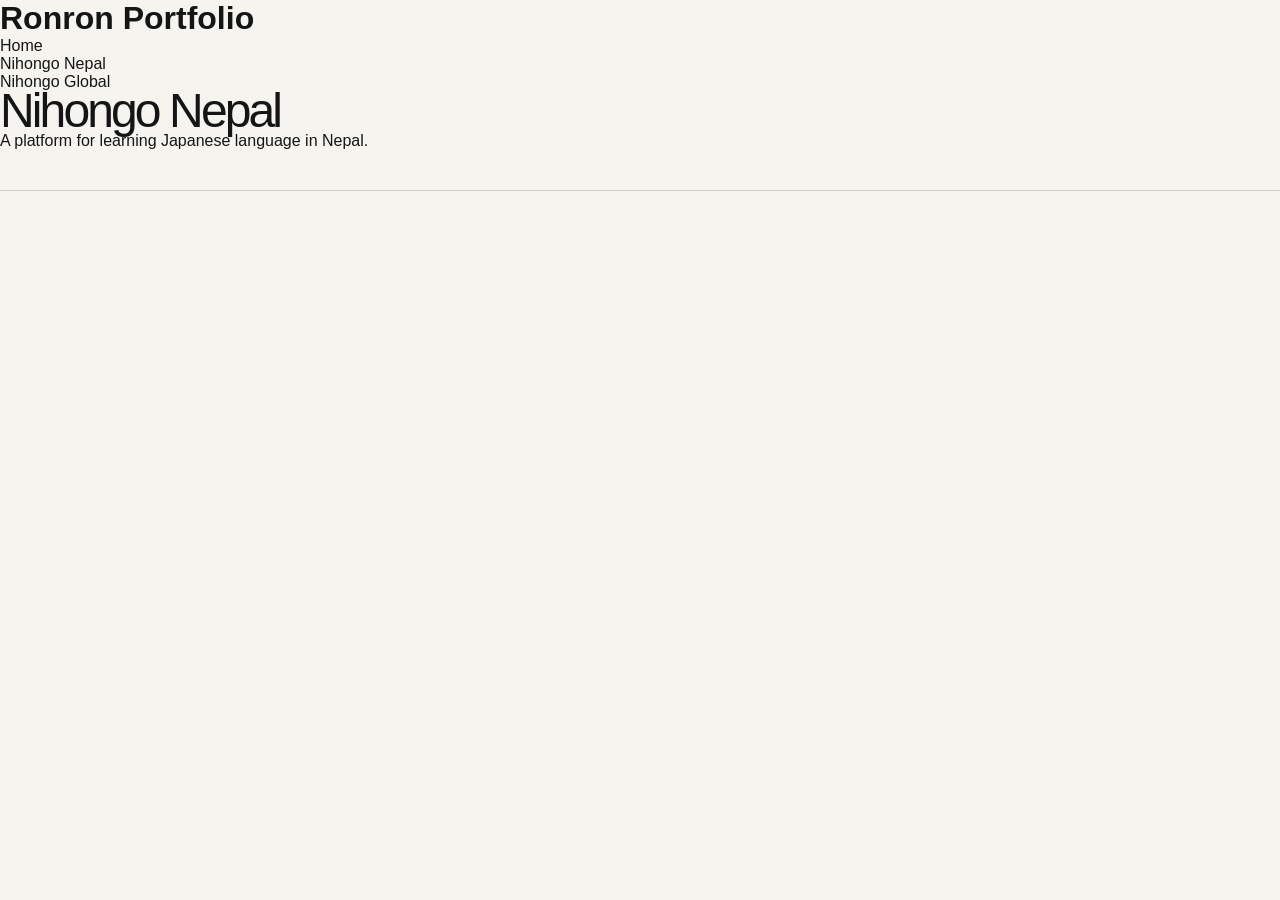
==== nihongonepalcasestudy.html @ e457522a "portfolio added" ====
<html lang="en">
  <head>
    <meta charset="UTF-8" />
    <meta name="viewport" content="width=device-width, initial-scale=1.0" />
    <title>Ronron Portfolio</title>
    <link rel="stylesheet" href="style.css" />
  </head>
  <body>
    <header>
      <h1>Ronron Portfolio</h1>
      <nav>
        <ul>
          <li><a href="index.html">Home</a></li>
          <li><a href="nihongonepal.html">Nihongo Nepal</a></li>
          <li><a href="nihongoglobal.html">Nihongo Global</a></li>
        </ul>
      </nav>
    </header>

    <main>
      <section class="projects">
        <!-- PROJECT 01 -->
        <div class="project">
          <a href="nihongonepal.html">
            <div class="project-content">
              <h2 class="project-title">Nihongo Nepal</h2>
              <p class="project-description">
                A platform for learning Japanese language in Nepal.
              </p>
            </div>
          </a>
        </div>
      </section>
    </main>
  </body>
</html>
---- style.css ----
/* =========================================
   01. RESET
========================================= */

*,
*::before,
*::after {
  margin: 0;
  padding: 0;
  box-sizing: border-box;
}

html {
  scroll-behavior: smooth;
}

body {
  min-height: 100vh;
  background: #f5f4ef;
  color: #151515;
  font-family: "DM Sans", sans-serif;
  overflow-x: hidden;
}

body.menu-open {
  overflow: hidden;
}

img {
  display: block;
  width: 100%;
}

a {
  color: inherit;
  text-decoration: none;
}

button {
  font: inherit;
}

::selection {
  background: #151515;
  color: #f5f4ef;
}

/* =========================================
   02. VARIABLES
========================================= */

:root {
  --background: #f5f4ef;
  --text: #151515;
  --muted: #777773;
  --line: rgba(21, 21, 21, 0.16);

  --accent: #e8795d;

  --serif: "Instrument Serif", Georgia, serif;
  --sans: "DM Sans", Arial, sans-serif;

  --page-padding: clamp(20px, 4vw, 64px);

  --section-space: clamp(110px, 16vw, 240px);

  --ease: cubic-bezier(0.22, 1, 0.36, 1);
}

/* =========================================
   03. GLOBAL STYLES
========================================= */

.section {
  padding: var(--section-space) var(--page-padding);
}

.serif {
  font-family: var(--serif);
  font-weight: 400;
}

.italic {
  font-style: italic;
}

.section-header {
  display: flex;
  justify-content: space-between;
  align-items: flex-start;
  padding-bottom: 48px;
  border-bottom: 1px solid var(--line);
}

.section-header > div {
  display: flex;
  flex-direction: column;
  gap: 18px;
}

.section-number {
  display: block;

  font-size: 11px;
  letter-spacing: 0.12em;
  text-transform: uppercase;

  color: var(--muted);
}

.section-header h2 {
  font-size: clamp(48px, 7vw, 64px);
  line-height: 0.9;
  font-weight: 500;
  letter-spacing: -0.055em;
}

.section-header > p {
  max-width: 190px;
  color: var(--muted);
  font-size: 13px;
  line-height: 1.5;
}

.eyebrow {
  font-size: 11px;
  letter-spacing: 0.12em;
  text-transform: uppercase;
}

.scroll-link {
  display: inline-flex;
  align-items: center;
  gap: 14px;

  font-size: 12px;
  text-transform: uppercase;
  letter-spacing: 0.08em;

  transition: gap 0.4s var(--ease);
}

.scroll-link:hover {
  gap: 22px;
}

.scroll-arrow {
  font-size: 18px;
}

/* =========================================
   04. CUSTOM CURSOR
========================================= */

.cursor,
.cursor-follower {
  position: fixed;

  pointer-events: none;

  z-index: 9999;

  transform: translate(-50%, -50%);
}

.cursor {
  width: 20px;
  height: 20px;

  display: flex;
  align-items: center;
  justify-content: center;

  border-radius: 50%;

  background: var(--text);
  color: var(--background);

  opacity: 0;
  scale: 0.5;

  transition:
    opacity 0.25s ease,
    scale 0.35s var(--ease);
}

.cursor.active {
  opacity: 1;
  scale: 1;
}

.cursor-text {
  font-size: 9px;
  letter-spacing: 0.08em;
}

.cursor-follower {
  width: 10px;
  height: 10px;

  border: 1px solid var(--text);
  border-radius: 50%;

  opacity: 0.5;
}

/* =========================================
   05. NAVIGATION
========================================= */

.site-header {
  position: fixed;
  top: 0;
  left: 0;
  width: 100%;
  z-index: 1000;
  padding: 20px var(--page-padding);
  transition:
    padding 0.45s var(--ease),
    background 0.45s ease,
    transform 0.35s ease;
}

.site-header.scrolled {
  padding-top: 12px;
  padding-bottom: 12px;

  background: rgba(245, 244, 239, 0.88);

  backdrop-filter: blur(14px);
}

.navbar {
  display: grid;
  grid-template-columns: 1fr auto 1fr;

  align-items: center;
}

.logo {
  justify-self: start;

  font-size: 13px;
  font-weight: 600;
  letter-spacing: -0.02em;
}

.nav-center {
  display: flex;
  gap: 34px;
}

.nav-center a {
  position: relative;

  font-size: 12px;
  color: var(--muted);

  transition: color 0.25s ease;
}

.nav-center a::after {
  content: "";

  position: absolute;

  left: 0;
  bottom: -5px;

  width: 100%;
  height: 1px;

  background: currentColor;

  transform: scaleX(0);
  transform-origin: right;

  transition: transform 0.4s var(--ease);
}

.nav-center a:hover {
  color: var(--text);
}

.nav-center a:hover::after {
  transform: scaleX(1);
  transform-origin: left;
}

.nav-status {
  justify-self: end;

  display: flex;
  align-items: center;
  gap: 8px;

  font-size: 11px;
  color: var(--muted);
}
.nav-cv {
  justify-self: end;
  display: inline-flex;
  align-items: center;
  gap: 12px;
  padding: 10px 16px;
  background: #000;
  color: #fff;
  border: 1px solid #000;
  font-size: 11px;
  text-decoration: none;
  transition: all 0.3s var(--ease);
}

.nav-cv:hover {
  background: #fff;
  color: #000;
  border-color: #000;
  transform: translateY(-1px);
}

/* MOBILE CV */
.mobile-cv {
  display: inline-flex;
  align-items: center;
  width: fit-content;
  margin-top: 40px;
  padding: 12px 15px;
  border: 1px solid var(--line);
  font-size: 12px;
  color: var(--text);
}

.mobile-cv:hover {
  background: var(--text);
  color: var(--background);
}

.status-dot {
  width: 6px;
  height: 6px;

  border-radius: 50%;

  background: var(--accent);

  animation: pulse 2.5s ease-in-out infinite;
}

.menu-toggle {
  display: none;

  border: 0;
  background: none;

  cursor: pointer;
}

.menu-toggle span {
  display: block;

  width: 25px;
  height: 1px;

  background: var(--text);

  transition: transform 0.3s ease;
}

.menu-toggle span + span {
  margin-top: 7px;
}

.mobile-menu {
  position: fixed;
  inset: 0;
  display: flex;
  flex-direction: column;
  justify-content: center;
  gap: 12px;
  padding: var(--page-padding);
  background: var(--background);
  transform: translateY(-100%);
  visibility: hidden;
  transition:
    transform 0.6s var(--ease),
    visibility 0.6s;
  z-index: -1;
}

.mobile-menu.open {
  transform: translateY(0);
  visibility: visible;
}

/* =========================================
   06. HERO
========================================= */

.hero {
  min-height: 100svh;
  display: flex;
  flex-direction: column;
  justify-content: space-between;
  padding: clamp(120px, 15vh, 170px) var(--page-padding) 45px;
  position: relative;
}

.hero-top {
  display: flex;
  justify-content: space-between;
}

.hero-location {
  font-size: 11px;
  color: var(--muted);
}

.hero-heading {
  width: min(1300px, 100%);

  margin: auto 0;
}

.hero-heading h1 {
  font-size: clamp(64px, 13vw, 72px);
  line-height: 1;
  letter-spacing: -0.065em;
  font-weight: 500;
}

.hero-heading {
  width: 100%;
  margin: auto 0;
  display: grid;
  grid-template-columns: minmax(0, 1fr) 360px;
  align-items: center;
}

.hero-text {
  position: relative;
  z-index: 2;
}

.hero-image {
  width: 100%;
  max-width: 360px;
  justify-self: end;
  margin-right: 0;
  padding: 0;
  overflow: hidden;
}

.hero-image img {
  width: 100%;
  height: auto;
  display: block;
  object-fit: cover;
}
.hero-heading h1 .serif {
  letter-spacing: -0.045em;
}

.hero-bottom {
  display: flex;
  justify-content: space-between;
  align-items: flex-end;
}

.hero-intro {
  width: min(330px, 50%);

  font-size: 15px;
  line-height: 1.5;

  color: #464642;
}

/* =========================================
   07. PROJECTS
========================================= */

.projects-section {
  position: relative;
  padding-bottom: 40px;
}

.projects-list {
  position: relative;
  padding-top: 40px;
}

.project {
  position: relative;
  display: block;
  padding-bottom: 40px;
  border-bottom: 1px solid var(--line);
  transition: padding 0.6s var(--ease);
}

.project + .project {
  padding-top: 40px;
}

.project-large,
.project-medium {
  width: 100%;
  margin-left: 0;
  margin-right: auto;
}

.project-last {
  margin-top: 0;
}

.project-meta {
  display: flex;
  align-items: center;
  justify-content: space-between;
  margin-bottom: 0px;
}

.project-number {
  font-family: var(--serif);
  font-size: 24px;
}

.project-type {
  font-size: 10px;
  letter-spacing: 0.1em;
  text-transform: uppercase;
  color: var(--muted);
}

.project-title-wrap {
  display: flex;
  align-items: flex-end;
  justify-content: space-between;
  position: relative;
  z-index: 2;
}

.project-title {
  font-size: clamp(32px, 4.5vw, 48px);
  line-height: 0.85;
  letter-spacing: -0.06em;
  font-weight: 500;
  transition:
    transform 0.6s var(--ease),
    letter-spacing 0.6s var(--ease);
}

.project-arrow {
  font-size: clamp(35px, 4vw, 58px);
  line-height: 1;
  transform: translate(-10px, 10px) rotate(0deg);
  transition: transform 0.5s var(--ease);
}

.project-image {
  position: absolute;
  width: clamp(240px, 30vw, 460px);
  aspect-ratio: 4 / 3;
  right: 9%;
  top: 50%;
  overflow: hidden;
  border-radius: 8px;
  pointer-events: none;
  opacity: 0;
  transform: translate3d(var(--image-x, 0px), var(--image-y, -50%), 0)
    scale(0.92) rotate(-2deg);

  transition:
    opacity 0.45s ease,
    transform 0.65s var(--ease);
  z-index: 5;
}

.project-image img {
  width: 100%;
  height: 100%;
  object-fit: cover;
  transition: transform 1s var(--ease);
}

.project:hover .project-title {
  transform: translateX(15px);
}

.project:hover .project-arrow {
  transform: translate(0, 0) rotate(45deg);
}

.project:hover .project-number {
  transform: translateX(10px);
}

.project-number {
  transition: transform 0.5s var(--ease);
}

.case-study-link {
  display: inline-flex;
  align-items: center;
  gap: 10px;
  padding: 10px 16px;
  border: 1px solid var(--line);
  border-radius: 100px;

  font-size: 12px;
  font-weight: 400;
  letter-spacing: 0;
  white-space: nowrap;

  transition:
    background 0.4s var(--ease),
    color 0.4s var(--ease),
    border-color 0.4s var(--ease);
}

.case-study-arrow {
  display: inline-block;
  font-size: 16px;
  transition: transform 0.4s var(--ease);
}

.project:hover .case-study-arrow {
  transform: translate(0, 0) rotate(45deg);
}
/* =========================================
   08. ABOUT
========================================= */

.about-content {
  padding-top: 100px;
}

.about-content > h2 {
  max-width: 1150px;
  font-size: clamp(48px, 6.2vw, 64px);
  line-height: 1;
  letter-spacing: -0.05em;
  font-weight: 500;
}

.about-details {
  display: grid;
  grid-template-columns: 1fr 1fr;

  gap: 12vw;

  margin-top: 120px;

  margin-left: 0;
}

.about-description {
  max-width: 430px;
}

.about-description p {
  font-size: 18px;
  line-height: 1.55;
  text-align: left;
}

.about-info {
  border-top: 1px solid var(--line);
}

.info-row {
  display: flex;
  justify-content: space-between;

  padding: 16px 0;

  border-bottom: 1px solid var(--line);

  font-size: 13px;
}

.info-row span {
  color: var(--muted);
}

.info-row strong {
  font-weight: 500;
}
.tools-icons {
  display: flex;
  align-items: center;
  gap: 12px;
}

.tools-icons img {
  width: 24px;
  height: 24px;
  object-fit: contain;
  display: block;
}

/* =========================================
   09. EXPERIENCE
========================================= */

.experience-section {
  background: #ebe9e1;
}

.experience-list {
  margin-top: 20px;
}

.experience-item {
  position: relative;
  display: grid;
  grid-template-columns: 100px 1fr auto;
  align-items: center;
  min-height: 110px;
  border-bottom: 1px solid var(--line);
  cursor: default;
  transition: padding 0.5s var(--ease);
}

.experience-number {
  font-size: 11px;
  color: var(--muted);
}

.experience-item h3 {
  font-family: var(--serif);
  font-size: clamp(32px, 3.5vw, 48px);
  font-weight: 400;
  transition: transform 0.5s var(--ease);
}

.experience-description {
  display: flex;
  flex-direction: column;
  align-items: flex-end;
  gap: 4px;
  opacity: 1;
  visibility: visible;
  transform: none;
  font-size: 14px;
  line-height: 1.4;
  text-align: right;
  color: var(--muted);
}

.experience-description span:first-child {
  color: var(--text);
}

.experience-item:hover {
  padding-left: 18px;
}

.experience-item:hover h3 {
  transform: translateX(15px);
}

/* =========================================
   10. PERSONALITY
========================================= */

.personality-content {
  padding-top: 100px;
}

.personality-content h2 {
  font-size: clamp(32px, 8vw, 64px);
  line-height: 0.85;
  letter-spacing: -0.06em;
  font-weight: 500;
}

.personality-cloud {
  position: relative;
  width: 100%;
  min-height: 420px;
  margin-top: 80px;

  border-bottom: 1px solid var(--line);
}

.personality-word {
  position: absolute;
  font-family: var(--serif);
  font-size: clamp(28px, 4vw, 48px);
  line-height: 1;
  cursor: default;
  transition:
    transform 0.8s var(--ease),
    color 0.4s ease;
}

.personality-word:hover {
  color: var(--accent);
}

.word-1 {
  left: 8%;
  top: 17%;
}

.word-2 {
  left: 40%;
  top: 9%;
}

.word-3 {
  right: 8%;
  top: 29%;
}

.word-4 {
  left: 23%;
  top: 52%;
}

.word-5 {
  right: 28%;
  bottom: 12%;
}

.word-6 {
  left: 5%;
  bottom: 15%;
}

/* =========================================
   PERSONALITY IMAGE POPUP
========================================= */

.personality-word {
  position: absolute;
  z-index: 2;
}

.personality-word::after {
  content: "";
  position: absolute;

  width: clamp(180px, 20vw, 280px);
  aspect-ratio: 4 / 3;

  left: 50%;
  top: 50%;

  background-image: var(--personality-image);
  background-size: cover;
  background-position: center;

  border-radius: 8px;

  opacity: 0;
  visibility: hidden;

  pointer-events: none;

  transform: translate(-50%, -50%) scale(0.85) rotate(-4deg);

  transition:
    opacity 0.4s ease,
    transform 0.6s var(--ease);

  z-index: -1;
}

.personality-word:hover {
  color: var(--accent);
  z-index: 10;
}

.personality-word:hover::after {
  opacity: 1;
  visibility: visible;

  transform: translate(-50%, -50%) scale(1) rotate(2deg);
}

/* =========================================
   11. CONTACT
========================================= */

.contact-section {
  min-height: 60vh;
  padding-top: 40px;
  padding-bottom: 40px;
  display: flex;
  flex-direction: column;
  justify-content: space-between;
  background: #151515;
  color: #f5f4ef;
}

.contact-top {
  display: flex;
  justify-content: space-between;
  color: #f5f4ef;
}

.contact-top p {
  color: #aaa8a0;
  font-size: 13px;
}

.contact-main {
  margin-top: auto;
  margin-bottom: auto;
}

.contact-main h2 {
  font-size: clamp(42px, 10vw, 64px);
  line-height: 1;
  letter-spacing: -0.07em;
  font-weight: 500;
}

.contact-main h2 .serif {
  letter-spacing: -0.04em;
}

.contact-link {
  display: flex;
  justify-content: space-between;
  align-items: center;
  width: min(600px, 100%);
  margin-top: 80px;
  padding-bottom: 0px;
  border-bottom: 1px solid rgba(245, 244, 239, 0.35);
  font-family: var(--serif);
  font-size: clamp(32px, 4vw, 60px);
  transition:
    border-color 0.4s ease,
    transform 0.4s var(--ease);
}

.contact-link:hover {
  border-color: var(--accent);
}

.contact-links {
  display: flex;
  gap: 35px;
  margin-top: 24px;
  font-size: 12px;
  color: #aaa8a0;
}

.contact-links a {
  transition: color 0.3s ease;
}

.contact-links a:hover {
  color: #f5f4ef;
}

/* =========================================
   12. FOOTER
========================================= */

.footer {
  display: grid;
  grid-template-columns: 1fr auto 1fr;
  align-items: end;
  gap: 30px;
  padding: 30px var(--page-padding);
  background: #151515;
  color: #f5f4ef;
  border-top: 1px solid rgba(245, 244, 239, 0.16);
  font-size: 11px;
}

.footer-left {
  display: flex;
  flex-direction: column;
  gap: 5px;
}

.footer-name {
  font-weight: 600;
}

.footer-left span,
.footer-center,
.footer-right {
  color: #aaa8a0;
}

.footer-center {
  justify-self: center;
}

.footer-right {
  justify-self: end;
  display: flex;
  gap: 30px;
}

.back-top {
  color: #f5f4ef;
  transition: opacity 0.3s ease;
}

.back-top:hover {
  opacity: 0.6;
}

/* =========================================
   13. ANIMATIONS
========================================= */

@keyframes pulse {
  0%,
  100% {
    opacity: 1;
  }

  50% {
    opacity: 0.35;
  }
}

@keyframes float-note {
  0%,
  100% {
    transform: rotate(-7deg) translateY(0);
  }

  50% {
    transform: rotate(-5deg) translateY(-8px);
  }
}

.reveal {
  opacity: 0;

  transform: translateY(35px);

  transition:
    opacity 0.9s var(--ease),
    transform 0.9s var(--ease);
}

.reveal.visible {
  opacity: 1;
  transform: translateY(0);
}

/* =========================================
   14. RESPONSIVE DESIGN
========================================= */

@media (max-width: 900px) {
  .nav-center,
  .nav-status {
    display: none;
  }

  .navbar {
    display: flex;
    justify-content: space-between;
  }

  .menu-toggle {
    display: block;
  }

  .mobile-menu {
    position: fixed;

    inset: 0;

    display: flex;
    flex-direction: column;

    justify-content: center;

    gap: 12px;

    padding: var(--page-padding);

    background: var(--background);

    transform: translateY(-100%);

    transition: transform 0.6s var(--ease);

    z-index: -1;
  }

  .mobile-menu.open {
    transform: translateY(0);
  }

  /* Apply large typography only to navigation links */
  .mobile-menu > a:not(.mobile-cv) {
    font-family: var(--serif);
    font-size: clamp(55px, 13vw, 100px);
    line-height: 0.85;
    letter-spacing: -0.04em;
  }

  .mobile-status {
    display: flex;
    align-items: center;
    gap: 8px;

    margin-top: 40px;

    font-size: 11px;

    color: var(--muted);
  }

  .menu-toggle.active span:first-child {
    transform: translateY(4px) rotate(45deg);
  }

  .menu-toggle.active span:last-child {
    transform: translateY(-4px) rotate(-45deg);
  }

  .hero-heading h1 {
    font-size: clamp(48px, 9vw, 82px);
  }

  .floating-note {
    display: none;
  }

  .project-large,
  .project-medium {
    width: 90%;
    margin-left: 0;
  }

  .project-medium {
    margin-left: 10%;
  }

  .project-image {
    width: 35vw;
  }

  .about-details {
    margin-left: 0;
  }
}

@media (max-width: 650px) {
  :root {
    --page-padding: 20px;
    --section-space: 120px;
  }

  .cursor,
  .cursor-follower {
    display: none;
  }

  .hero {
    min-height: 100svh;

    padding-top: 110px;
    padding-bottom: 30px;
  }

  .hero-heading h1 {
    font-size: clamp(54px, 16vw, 92px);
    line-height: 0.86;
  }

  .hero-bottom {
    display: block;
  }

  .hero-intro {
    width: 85%;
    font-size: 15px;

    margin-bottom: 35px;
  }

  .section-header {
    display: block;
  }

  .section-header > p {
    margin-top: 30px;
  }

  .section-header h2 {
    font-size: clamp(50px, 14vw, 80px);
  }

  .projects-list {
    padding-top: 55px;
  }

  .project,
  .project + .project {
    width: 100%;

    margin: 0;

    padding-top: 45px;
    padding-bottom: 45px;
  }

  .project-image {
    position: relative;

    top: auto;
    right: auto;

    width: 100%;

    margin-top: 35px;

    opacity: 1;

    transform: none;

    aspect-ratio: 16 / 10;
  }

  .project:hover .project-image {
    transform: none;
  }

  .project-title {
    font-size: clamp(52px, 15vw, 85px);
  }

  .project-arrow {
    font-size: 35px;
  }

  .project:hover .project-title {
    transform: none;
  }

  .project:hover .project-number {
    transform: none;
  }

  .project:hover .project-arrow {
    transform: rotate(45deg);
  }

  .about-content {
    padding-top: 60px;
  }

  .about-content > h2 {
    font-size: clamp(48px, 13vw, 75px);
  }

  .about-details {
    display: block;

    margin-top: 70px;
  }

  .about-description {
    margin-bottom: 60px;
  }

  .about-description p {
    font-size: 16px;
  }

  .process-list {
    margin-top: 50px;
  }

  .process-item {
    grid-template-columns: 45px 1fr auto;

    min-height: 90px;
  }

  .process-item h3 {
    font-size: 45px;
  }

  .process-description {
    position: static;

    grid-column: 2 / -1;

    width: auto;

    margin-top: -15px;
    margin-bottom: 25px;

    opacity: 0;

    max-height: 0;

    transform: none;

    overflow: hidden;

    transition:
      opacity 0.35s ease,
      max-height 0.45s var(--ease);
  }

  .process-item:hover {
    padding-left: 0;
  }

  .process-item:hover h3 {
    transform: none;
  }

  .process-item:hover .process-description {
    opacity: 1;

    max-height: 100px;

    transform: none;
  }

  .personality-content {
    padding-top: 60px;
  }

  .personality-cloud {
    min-height: 400px;

    margin-top: 50px;
  }

  .personality-word {
    font-size: clamp(25px, 8vw, 42px);
  }

  .word-1 {
    left: 5%;
    top: 12%;
  }

  .word-2 {
    left: 35%;
    top: 23%;
  }

  .word-3 {
    right: 5%;
    top: 40%;
  }

  .word-4 {
    left: 12%;
    top: 57%;
  }

  .word-5 {
    right: 10%;
    bottom: 17%;
  }

  .word-6 {
    left: 5%;
    bottom: 5%;
  }

  .contact-section {
    min-height: 80svh;
  }

  .contact-main h2 {
    font-size: clamp(57px, 16vw, 95px);
  }

  .contact-link {
    margin-top: 55px;
  }

  .contact-links {
    flex-wrap: wrap;
    gap: 20px;
  }

  .footer {
    display: flex;
    flex-direction: column;
    align-items: flex-start;

    padding-top: 30px;
    padding-bottom: 30px;
  }

  .footer-center,
  .footer-right {
    justify-self: auto;
  }

  .footer-right {
    flex-direction: column;
    gap: 10px;
  }
}

/* =========================================
   15. REDUCED MOTION
========================================= */

@media (prefers-reduced-motion: reduce) {
  html {
    scroll-behavior: auto;
  }

  *,
  *::before,
  *::after {
    animation-duration: 0.01ms !important;
    animation-iteration-count: 1 !important;
    transition-duration: 0.01ms !important;
    scroll-behavior: auto !important;
  }

  .cursor,
  .cursor-follower {
    display: none;
  }
}
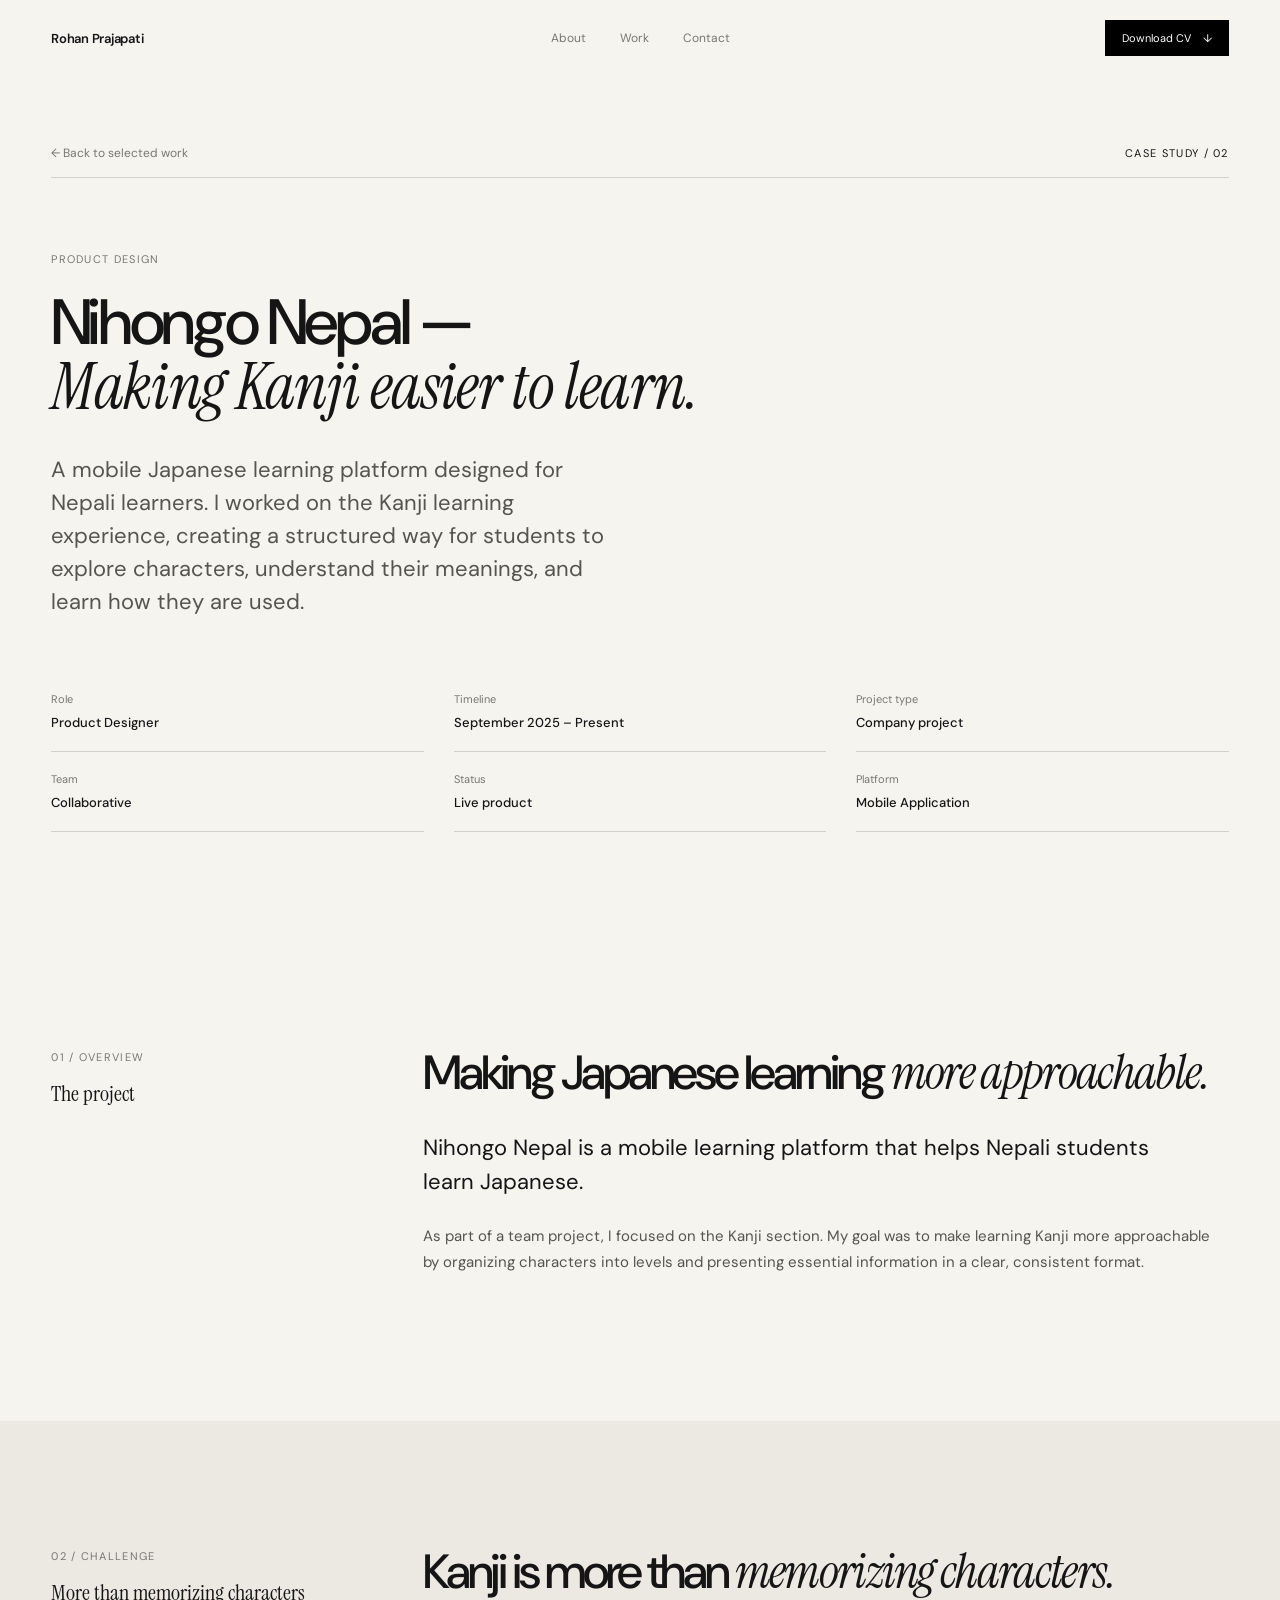
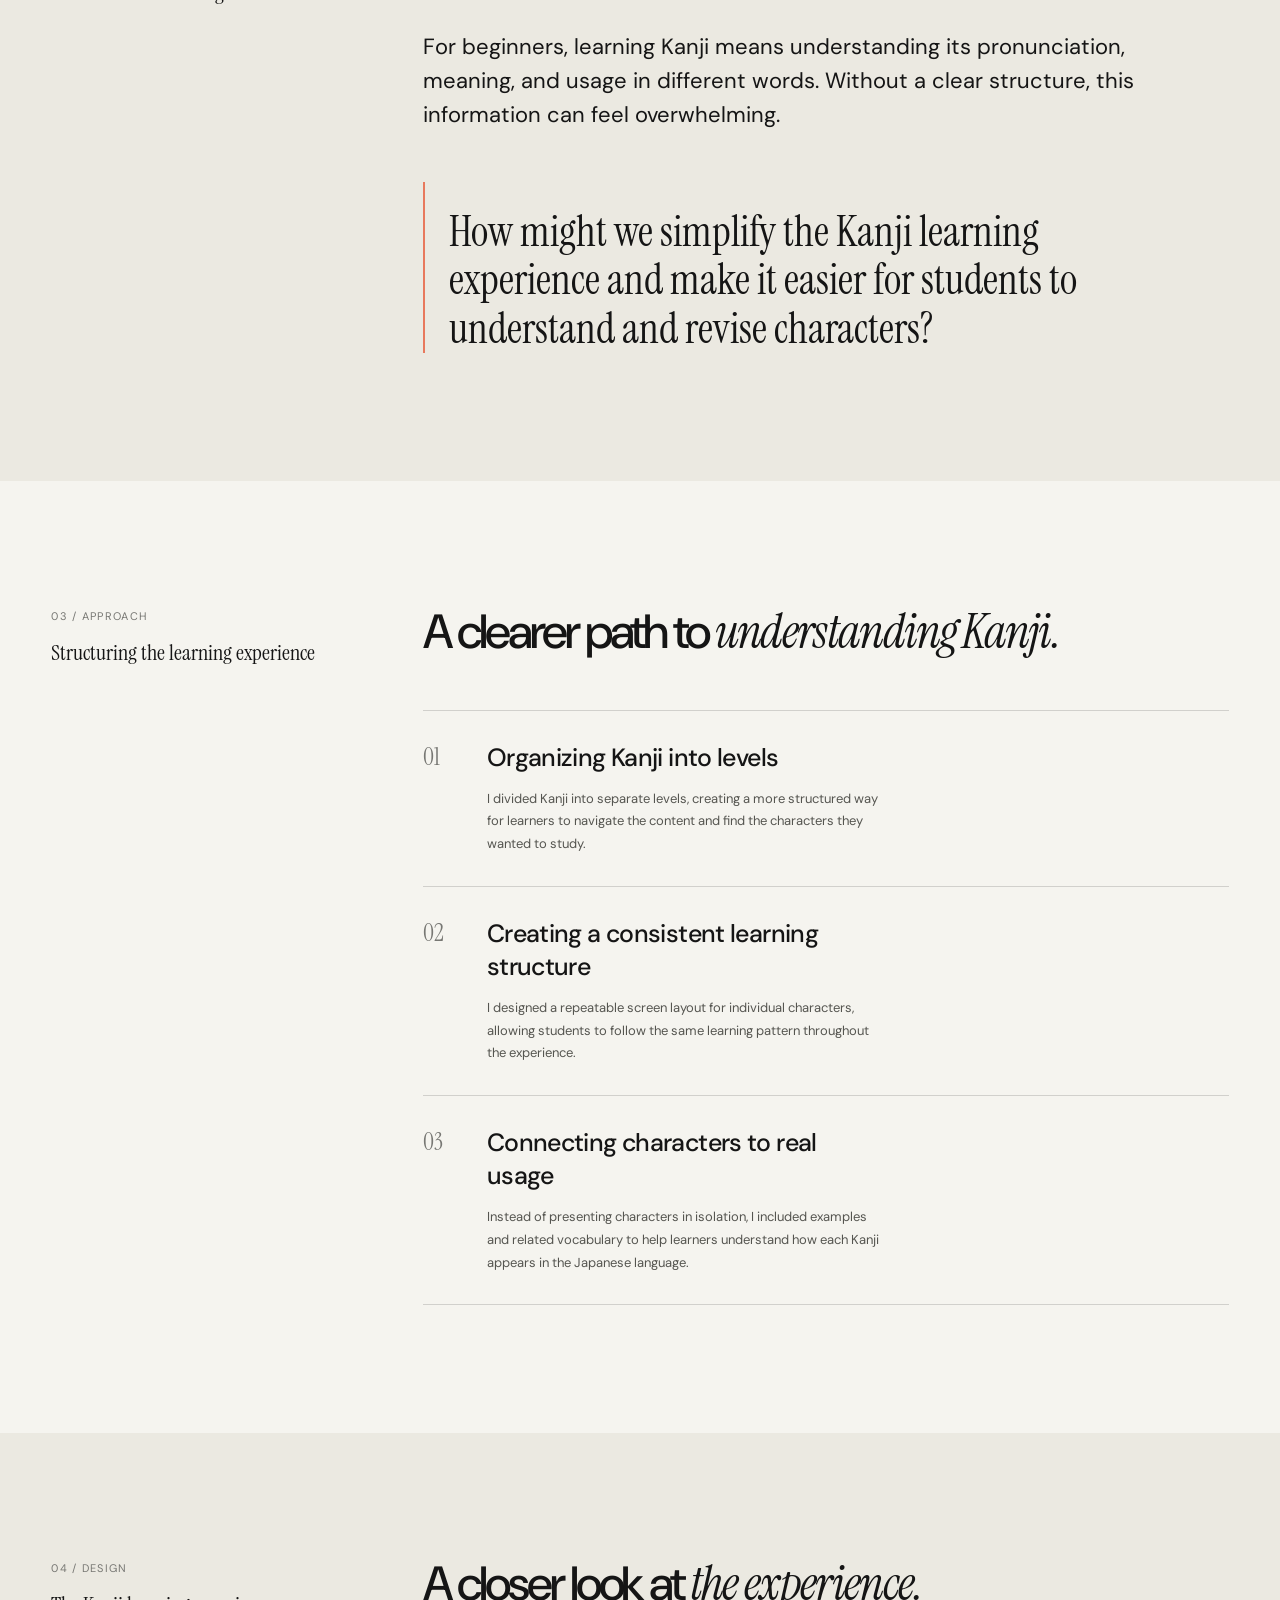
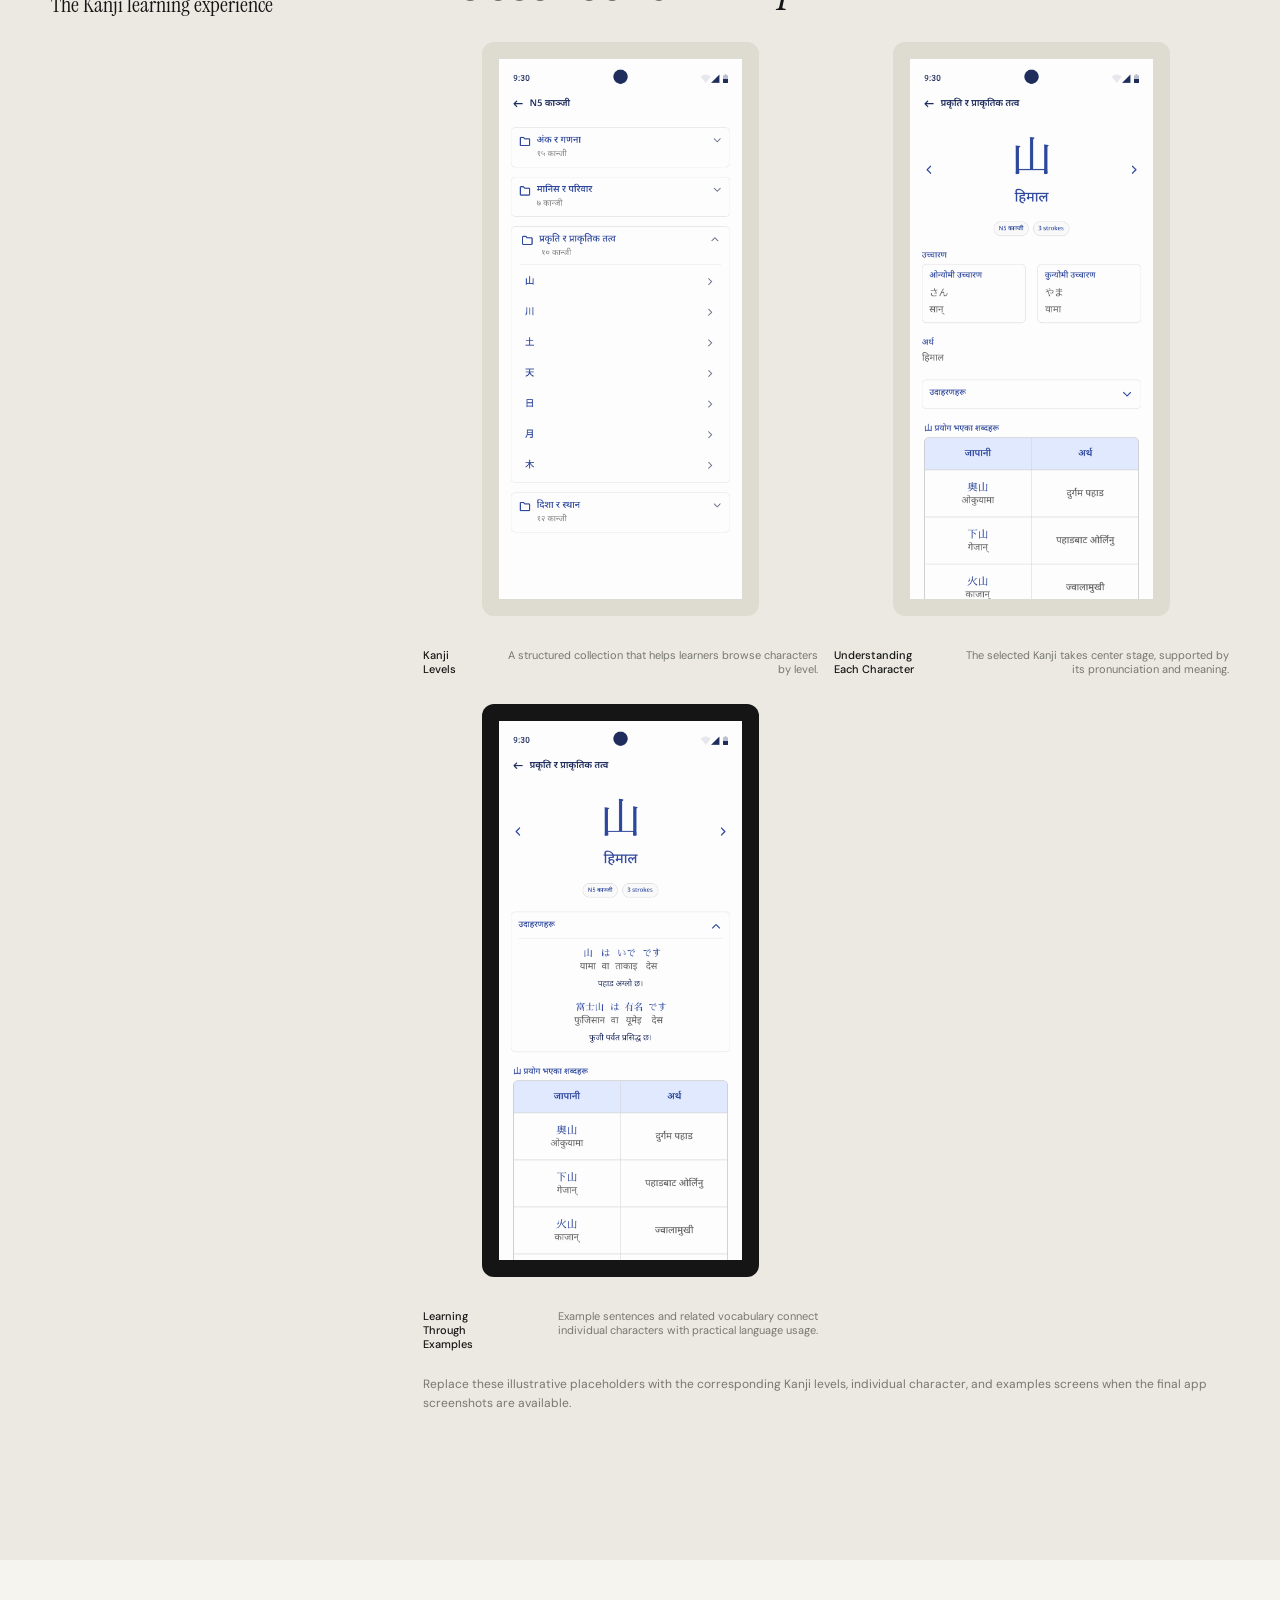
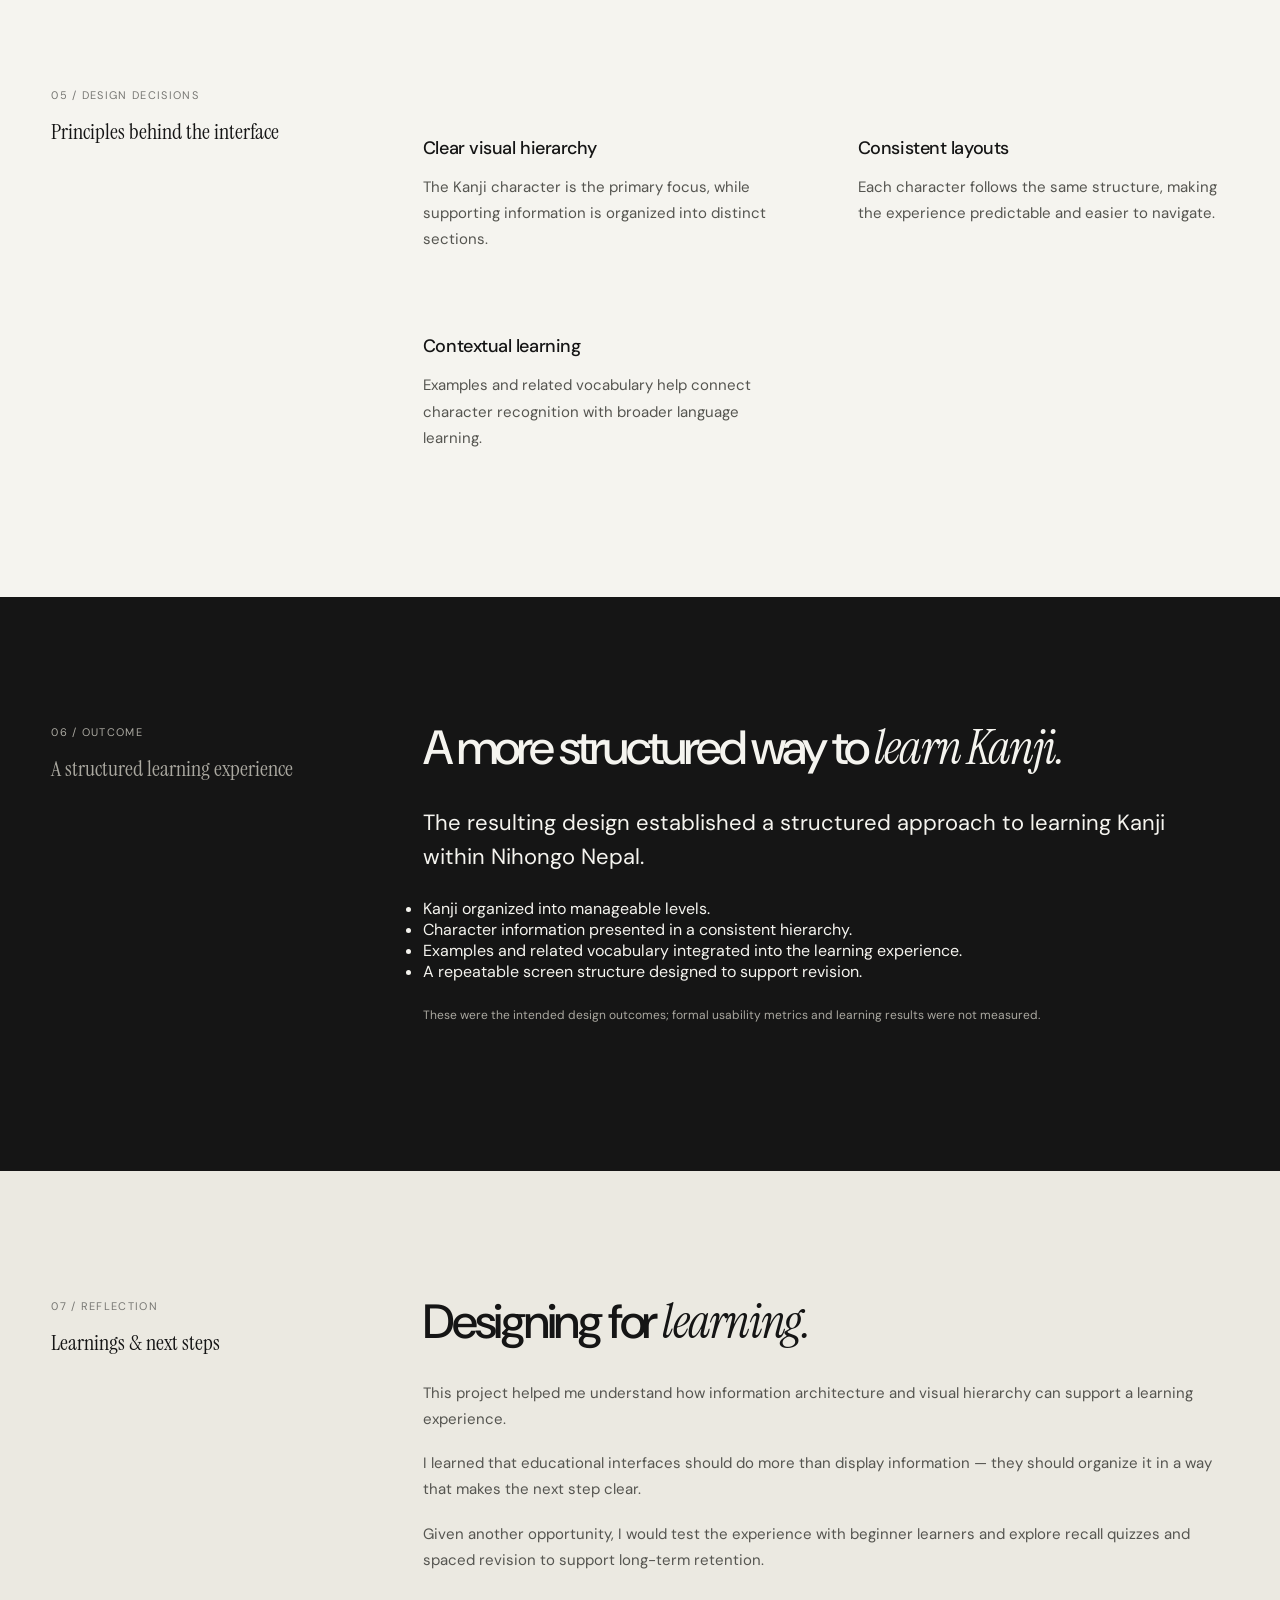
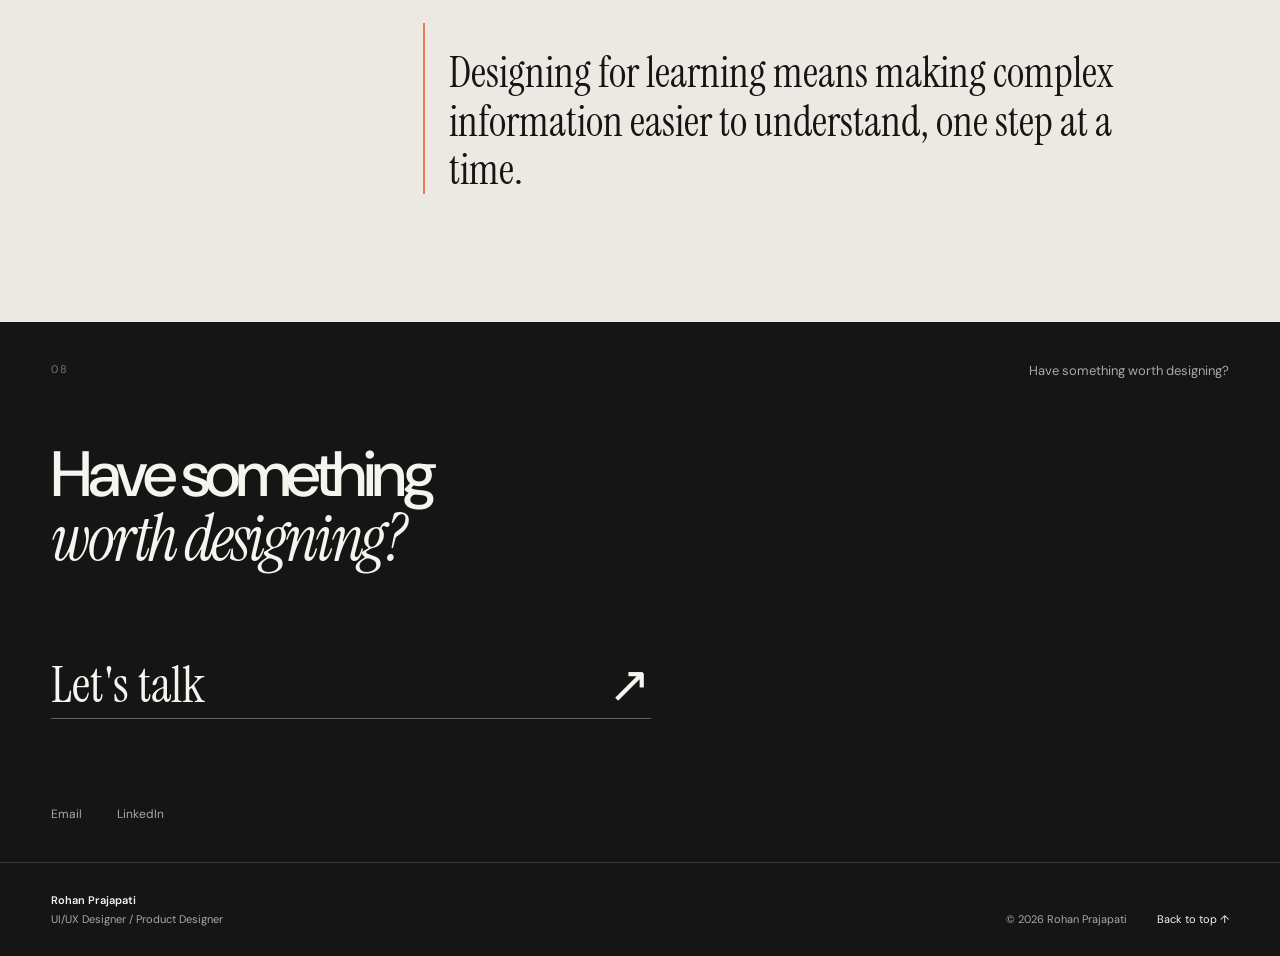
==== commit 2ad002ad: "casestudy2" ====
--- a/nihongonepalcasestudy.html
+++ b/nihongonepalcasestudy.html
@@ -1,36 +1,414 @@
+<!doctype html>
 <html lang="en">
   <head>
     <meta charset="UTF-8" />
     <meta name="viewport" content="width=device-width, initial-scale=1.0" />
-    <title>Ronron Portfolio</title>
+    <meta
+      name="description"
+      content="Nihongo Nepal case study by Rohan Prajapati — designing a structured Kanji learning experience for Nepali learners."
+    />
+    <title>Nihongo Nepal — Case Study | Rohan Prajapati</title>
+    <link rel="preconnect" href="https://fonts.googleapis.com" />
+    <link rel="preconnect" href="https://fonts.gstatic.com" crossorigin />
+    <link
+      href="https://fonts.googleapis.com/css2?family=DM+Sans:wght@400;500;600&family=Instrument+Serif:ital@0;1&display=swap"
+      rel="stylesheet"
+    />
     <link rel="stylesheet" href="style.css" />
+    <link rel="stylesheet" href="nihongonepalcasestudy.css" />
   </head>
-  <body>
-    <header>
-      <h1>Ronron Portfolio</h1>
-      <nav>
-        <ul>
-          <li><a href="index.html">Home</a></li>
-          <li><a href="nihongonepal.html">Nihongo Nepal</a></li>
-          <li><a href="nihongoglobal.html">Nihongo Global</a></li>
-        </ul>
+  <body class="case-study-page">
+    <header class="site-header" id="site-header">
+      <nav class="navbar">
+        <a href="index.html#top" class="logo">Rohan Prajapati</a>
+        <div class="nav-center">
+          <a href="index.html#about">About</a>
+          <a href="index.html#work">Work</a>
+          <a href="index.html#contact">Contact</a>
+        </div>
+        <a href="assets/RohanPrajapatiCV.pdf" class="nav-cv" download
+          ><span>Download CV</span><span>↓</span></a
+        >
+        <button
+          class="menu-toggle"
+          aria-label="Open navigation menu"
+          aria-expanded="false"
+        >
+          <span></span><span></span>
+        </button>
       </nav>
+      <div class="mobile-menu">
+        <a href="index.html#work">Work</a>
+        <a href="index.html#about">About</a>
+        <a href="index.html#contact">Contact</a>
+        <a href="assets/RohanPrajapatiCV.pdf" class="mobile-cv" download
+          >Download CV ↓</a
+        >
+      </div>
     </header>
 
-    <main>
-      <section class="projects">
-        <!-- PROJECT 01 -->
-        <div class="project">
-          <a href="nihongonepal.html">
-            <div class="project-content">
-              <h2 class="project-title">Nihongo Nepal</h2>
-              <p class="project-description">
-                A platform for learning Japanese language in Nepal.
+    <main id="top">
+      <section class="case-hero">
+        <div class="case-hero-meta">
+          <a class="case-back" href="index.html#work"
+            >← Back to selected work</a
+          >
+          <span class="eyebrow">Case study / 02</span>
+        </div>
+        <div class="case-hero-copy">
+          <p class="eyebrow">Product design</p>
+          <h1>
+            Nihongo Nepal —
+            <br />
+            <span class="serif italic">Making Kanji easier to learn.</span>
+          </h1>
+          <p class="case-hero-summary">
+            A mobile Japanese learning platform designed for Nepali learners. I
+            worked on the Kanji learning experience, creating a structured way
+            for students to explore characters, understand their meanings, and
+            learn how they are used.
+          </p>
+        </div>
+        <div class="case-facts">
+          <div><span>Role</span><strong>Product Designer</strong></div>
+          <div>
+            <span>Timeline</span><strong>September 2025 – Present</strong>
+          </div>
+          <div><span>Project type</span><strong>Company project</strong></div>
+          <div><span>Team</span><strong>Collaborative</strong></div>
+          <div><span>Status</span><strong>Live product</strong></div>
+          <div><span>Platform</span><strong>Mobile Application</strong></div>
+        </div>
+      </section>
+
+      <section class="case-section case-overview" id="overview">
+        <div class="case-section-heading">
+          <span class="section-number">01 / Overview</span>
+          <p>The project</p>
+        </div>
+        <div class="case-section-content">
+          <h2>
+            Making Japanese learning
+            <span class="serif italic">more approachable.</span>
+          </h2>
+          <p class="case-lead">
+            Nihongo Nepal is a mobile learning platform that helps Nepali
+            students learn Japanese.
+          </p>
+          <p>
+            As part of a team project, I focused on the Kanji section. My goal
+            was to make learning Kanji more approachable by organizing
+            characters into levels and presenting essential information in a
+            clear, consistent format.
+          </p>
+        </div>
+      </section>
+
+      <section class="case-section case-muted" id="problem">
+        <div class="case-section-heading">
+          <span class="section-number">02 / Challenge</span>
+          <p>More than memorizing characters</p>
+        </div>
+        <div class="case-section-content">
+          <h2>
+            Kanji is more than
+            <span class="serif italic">memorizing characters.</span>
+          </h2>
+          <p class="case-lead">
+            For beginners, learning Kanji means understanding its pronunciation,
+            meaning, and usage in different words. Without a clear structure,
+            this information can feel overwhelming.
+          </p>
+          <blockquote>
+            How might we simplify the Kanji learning experience and make it
+            easier for students to understand and revise characters?
+          </blockquote>
+        </div>
+      </section>
+
+      <section class="case-section" id="approach">
+        <div class="case-section-heading">
+          <span class="section-number">03 / Approach</span>
+          <p>Structuring the learning experience</p>
+        </div>
+        <div class="case-section-content">
+          <h2>
+            A clearer path to
+            <span class="serif italic">understanding Kanji.</span>
+          </h2>
+          <div class="journey-list">
+            <article class="journey-item">
+              <span class="journey-index">01</span>
+              <div>
+                <h3>Organizing Kanji into levels</h3>
+                <p>
+                  I divided Kanji into separate levels, creating a more
+                  structured way for learners to navigate the content and find
+                  the characters they wanted to study.
+                </p>
+              </div>
+            </article>
+            <article class="journey-item">
+              <span class="journey-index">02</span>
+              <div>
+                <h3>Creating a consistent learning structure</h3>
+                <p>
+                  I designed a repeatable screen layout for individual
+                  characters, allowing students to follow the same learning
+                  pattern throughout the experience.
+                </p>
+              </div>
+            </article>
+            <article class="journey-item">
+              <span class="journey-index">03</span>
+              <div>
+                <h3>Connecting characters to real usage</h3>
+                <p>
+                  Instead of presenting characters in isolation, I included
+                  examples and related vocabulary to help learners understand
+                  how each Kanji appears in the Japanese language.
+                </p>
+              </div>
+            </article>
+          </div>
+        </div>
+      </section>
+
+      <section class="case-section case-muted" id="design">
+        <div class="case-section-heading">
+          <span class="section-number">04 / Design</span>
+          <p>The Kanji learning experience</p>
+        </div>
+        <div class="case-section-content">
+          <h2>
+            A closer look at <span class="serif italic">the experience.</span>
+          </h2>
+          <div class="screenshot-grid">
+            <figure>
+              <img
+                src="images/nihongo/level.png"
+                alt="Nihongo Nepal Kanji levels screen"
+                class="journey-visual visual-discover"
+                loading="lazy"
+              />
+              <figcaption>
+                <b>Kanji Levels</b>
+                <span>
+                  A structured collection that helps learners browse characters
+                  by level.
+                </span>
+              </figcaption>
+            </figure>
+
+            <figure>
+              <img
+                src="images/nihongo/character.png"
+                alt="Nihongo Nepal individual Kanji detail screen"
+                class="journey-visual visual-steps"
+                loading="lazy"
+              />
+              <figcaption>
+                <b>Understanding Each Character</b>
+                <span>
+                  The selected Kanji takes center stage, supported by its
+                  pronunciation and meaning.
+                </span>
+              </figcaption>
+            </figure>
+
+            <figure>
+              <img
+                src="images/nihongo/example.png"
+                alt="Nihongo Nepal Kanji examples and related vocabulary screen"
+                class="journey-visual visual-actions"
+                loading="lazy"
+              />
+              <figcaption>
+                <b>Learning Through Examples</b>
+                <span>
+                  Example sentences and related vocabulary connect individual
+                  characters with practical language usage.
+                </span>
+              </figcaption>
+            </figure>
+          </div>
+          <p class="case-note">
+            Replace these illustrative placeholders with the corresponding Kanji
+            levels, individual character, and examples screens when the final
+            app screenshots are available.
+          </p>
+        </div>
+      </section>
+
+      <section class="case-section" id="decisions">
+        <div class="case-section-heading">
+          <span class="section-number">05 / Design decisions</span>
+          <p>Principles behind the interface</p>
+        </div>
+        <div class="case-section-content">
+          <div class="case-two-col">
+            <div>
+              <h3>Clear visual hierarchy</h3>
+              <p>
+                The Kanji character is the primary focus, while supporting
+                information is organized into distinct sections.
               </p>
             </div>
+            <div>
+              <h3>Consistent layouts</h3>
+              <p>
+                Each character follows the same structure, making the experience
+                predictable and easier to navigate.
+              </p>
+            </div>
+            <div>
+              <h3>Contextual learning</h3>
+              <p>
+                Examples and related vocabulary help connect character
+                recognition with broader language learning.
+              </p>
+            </div>
+          </div>
+        </div>
+      </section>
+
+      <section class="case-section case-outcome" id="outcome">
+        <div class="case-section-heading">
+          <span class="section-number">06 / Outcome</span>
+          <p>A structured learning experience</p>
+        </div>
+        <div class="case-section-content">
+          <h2>
+            A more structured way to
+            <span class="serif italic">learn Kanji.</span>
+          </h2>
+          <p class="case-lead">
+            The resulting design established a structured approach to learning
+            Kanji within Nihongo Nepal.
+          </p>
+          <ul>
+            <li>Kanji organized into manageable levels.</li>
+            <li>Character information presented in a consistent hierarchy.</li>
+            <li>
+              Examples and related vocabulary integrated into the learning
+              experience.
+            </li>
+            <li>A repeatable screen structure designed to support revision.</li>
+          </ul>
+          <p class="case-note">
+            These were the intended design outcomes; formal usability metrics
+            and learning results were not measured.
+          </p>
+        </div>
+      </section>
+
+      <section class="case-section case-muted" id="reflection">
+        <div class="case-section-heading">
+          <span class="section-number">07 / Reflection</span>
+          <p>Learnings & next steps</p>
+        </div>
+        <div class="case-section-content">
+          <h2>Designing for <span class="serif italic">learning.</span></h2>
+          <p>
+            This project helped me understand how information architecture and
+            visual hierarchy can support a learning experience.
+          </p>
+          <p>
+            I learned that educational interfaces should do more than display
+            information — they should organize it in a way that makes the next
+            step clear.
+          </p>
+          <p>
+            Given another opportunity, I would test the experience with beginner
+            learners and explore recall quizzes and spaced revision to support
+            long-term retention.
+          </p>
+          <blockquote>
+            Designing for learning means making complex information easier to
+            understand, one step at a time.
+          </blockquote>
+        </div>
+      </section>
+
+      <!-- =========================================
+             CONTACT
+        ========================================== -->
+
+      <section class="contact-section section" id="contact">
+        <div class="contact-top">
+          <span class="section-number"> 08 </span>
+
+          <p>Have something worth designing?</p>
+        </div>
+
+        <div class="contact-main">
+          <h2>
+            Have something
+            <br />
+            <span class="serif italic">worth designing?</span>
+          </h2>
+
+          <a href="mailto:rohanpzpt6@gmail.com" class="contact-link magnetic">
+            <span>Let's talk</span>
+            <span>↗</span>
           </a>
         </div>
+
+        <div class="contact-links">
+          <a href="mailto:rohanpzpt6@gmail.com"> Email </a>
+
+          <a
+            href="https://www.linkedin.com/in/rohan-prajapati-375440224/"
+            target="_blank"
+            rel="noopener noreferrer"
+          >
+            LinkedIn
+          </a>
+        </div>
       </section>
     </main>
+
+    <!-- =========================================
+         FOOTER
+    ========================================== -->
+
+    <footer class="footer">
+      <div class="footer-left">
+        <a href="#top" class="footer-name"> Rohan Prajapati </a>
+
+        <span> UI/UX Designer / Product Designer </span>
+      </div>
+
+      <div class="footer-center"></div>
+
+      <div class="footer-right">
+        <span> © 2026 Rohan Prajapati </span>
+
+        <a href="#top" class="back-top"> Back to top ↑ </a>
+      </div>
+    </footer>
+    <script>
+      const header = document.querySelector(".site-header");
+      const menuToggle = document.querySelector(".menu-toggle");
+      const mobileMenu = document.querySelector(".mobile-menu");
+
+      window.addEventListener("scroll", () => {
+        header?.classList.toggle("scrolled", window.scrollY > 24);
+      });
+
+      menuToggle?.addEventListener("click", () => {
+        const isOpen = document.body.classList.toggle("menu-open");
+        mobileMenu?.classList.toggle("open", isOpen);
+        menuToggle.setAttribute("aria-expanded", String(isOpen));
+      });
+
+      mobileMenu?.querySelectorAll("a").forEach((link) => {
+        link.addEventListener("click", () => {
+          document.body.classList.remove("menu-open");
+          mobileMenu.classList.remove("open");
+          menuToggle?.setAttribute("aria-expanded", "false");
+        });
+      });
+    </script>
   </body>
 </html>
--- a/style.css
+++ b/style.css
@@ -62,7 +62,7 @@
 
   --page-padding: clamp(20px, 4vw, 64px);
 
-  --section-space: clamp(110px, 16vw, 240px);
+  --section-space: clamp(110px, 16vw, 160px);
 
   --ease: cubic-bezier(0.22, 1, 0.36, 1);
 }
--- a/nihongonepalcasestudy.css
+++ b/nihongonepalcasestudy.css
@@ -0,0 +1,843 @@
+/* Watobu case study page — uses the portfolio's existing style.css variables and fonts */
+.case-study-page {
+  --case-ink: #151515;
+  --case-paper: #f5f4ef;
+  --case-muted: #ebe9e1;
+  background: var(--case-paper);
+}
+
+.case-study-page .site-header {
+  color: var(--case-ink);
+}
+.case-study-page .case-hero {
+  padding: 145px var(--page-padding) 90px;
+  min-height: auto;
+}
+.case-hero-meta {
+  display: flex;
+  justify-content: space-between;
+  align-items: center;
+  padding-bottom: 16px;
+  border-bottom: 1px solid var(--line);
+}
+.case-back {
+  display: inline-flex;
+  gap: 8px;
+  align-items: center;
+  color: var(--muted);
+  font-size: 12px;
+  transition: color 0.25s ease;
+}
+.case-back:hover {
+  color: var(--text);
+}
+.case-hero-copy {
+  max-width: 1080px;
+  padding: 74px 0 54px;
+}
+.case-hero-copy > .eyebrow {
+  color: var(--muted);
+  margin-bottom: 25px;
+}
+.case-hero h1 {
+  max-width: 1080px;
+  font-size: clamp(48px, 8.4vw, 64px);
+  font-weight: 500;
+  line-height: 1;
+  letter-spacing: -0.05em;
+}
+.case-hero h1 .serif {
+  letter-spacing: -0.01em;
+}
+.case-hero-summary {
+  max-width: 570px;
+  margin-top: 34px;
+  font-size: clamp(17px, 2vw, 22px);
+  line-height: 1.5;
+  color: #555550;
+}
+.case-live-link {
+  display: inline-flex;
+  align-items: center;
+  gap: 42px;
+  margin-top: 30px;
+  padding: 14px 0;
+  border-bottom: 1px solid var(--text);
+  font-size: 13px;
+  transition: gap 0.35s var(--ease);
+}
+.case-live-link:hover {
+  gap: 56px;
+}
+.case-facts {
+  display: grid;
+  grid-template-columns: repeat(3, 1fr);
+  gap: 0 30px;
+}
+.case-facts > div {
+  display: flex;
+  flex-direction: column;
+  gap: 8px;
+  padding: 20px 0;
+  border-bottom: 1px solid var(--line);
+}
+.case-facts span,
+.outcome-grid span {
+  color: var(--muted);
+  font-size: 11px;
+}
+.case-facts strong {
+  font-size: 13px;
+  font-weight: 500;
+}
+
+.case-section {
+  display: grid;
+  grid-template-columns: minmax(150px, 0.7fr) minmax(0, 2fr);
+  gap: clamp(35px, 7vw, 120px);
+  padding: clamp(70px, 10vw, 145px) var(--page-padding);
+}
+.case-muted {
+  background: var(--case-muted);
+}
+.case-section-heading {
+  display: flex;
+  flex-direction: column;
+  gap: 15px;
+  align-items: flex-start;
+}
+.case-section-heading .section-number {
+  color: var(--muted);
+}
+.case-section-heading p {
+  font-family: var(--serif);
+  font-size: 22px;
+}
+.case-section-content {
+  max-width: 920px;
+  min-width: 0;
+}
+.case-section-content h2 {
+  max-width: 850px;
+  margin-bottom: 35px;
+  font-size: clamp(40px, 6vw, 48px);
+  line-height: 0.95;
+  letter-spacing: -0.065em;
+  font-weight: 500;
+}
+.case-section-content h2 .serif {
+  letter-spacing: -0.035em;
+}
+.case-section-content h3 {
+  font-size: 18px;
+  font-weight: 500;
+  letter-spacing: -0.025em;
+  margin-bottom: 14px;
+}
+.case-section-content p {
+  color: #555550;
+  font-size: 15px;
+  line-height: 1.75;
+  margin-bottom: 18px;
+}
+.case-section-content .case-lead {
+  color: var(--text);
+  font-size: clamp(18px, 2vw, 22px);
+  line-height: 1.55;
+  max-width: 760px;
+  margin-bottom: 24px;
+}
+.case-two-col {
+  display: grid;
+  grid-template-columns: 1fr 1fr;
+  gap: clamp(25px, 5vw, 70px);
+  margin-top: 48px;
+}
+.case-responsibilities {
+  margin-top: 55px;
+  padding-top: 25px;
+  border-top: 1px solid var(--line);
+}
+.case-responsibilities ul {
+  list-style: none;
+  display: grid;
+  grid-template-columns: 1fr 1fr;
+  gap: 0 35px;
+}
+.case-responsibilities li {
+  padding: 13px 0 13px 20px;
+  border-bottom: 1px solid var(--line);
+  font-size: 13px;
+  line-height: 1.5;
+  position: relative;
+}
+.case-responsibilities li::before {
+  content: "↗";
+  position: absolute;
+  left: 0;
+  color: var(--accent);
+}
+.audience-grid {
+  display: grid;
+  grid-template-columns: repeat(3, 1fr);
+  gap: 12px;
+  margin-top: 45px;
+}
+.audience-grid article {
+  padding: 22px;
+  border: 1px solid rgba(21, 21, 21, 0.16);
+  min-height: 210px;
+}
+.audience-grid article > span {
+  font-size: 10px;
+  color: var(--muted);
+}
+.audience-grid h3 {
+  margin-top: 38px;
+}
+.audience-grid p {
+  font-size: 13px;
+  margin-bottom: 0;
+}
+blockquote {
+  margin-top: 50px;
+  padding: 26px 0 0 24px;
+  border-left: 2px solid var(--accent);
+  max-width: 760px;
+  font-family: var(--serif);
+  font-size: clamp(25px, 3.5vw, 42px);
+  line-height: 1.15;
+}
+blockquote em {
+  color: #777773;
+}
+.competitor-strip {
+  display: flex;
+  flex-wrap: wrap;
+  align-items: center;
+  gap: 12px;
+  padding: 20px 0;
+  margin: 35px 0;
+  border-top: 1px solid var(--line);
+  border-bottom: 1px solid var(--line);
+}
+.competitor-strip span {
+  color: var(--muted);
+  font-size: 11px;
+  margin-right: auto;
+}
+.competitor-strip strong {
+  font-size: 12px;
+  font-weight: 500;
+  padding: 9px 12px;
+  border: 1px solid var(--line);
+  border-radius: 30px;
+}
+.insight-panel {
+  padding: clamp(25px, 4vw, 48px);
+  background: #151515;
+  color: #f5f4ef;
+  margin-top: 20px;
+}
+.insight-panel .eyebrow {
+  color: #aaa8a0;
+}
+.insight-panel h3 {
+  max-width: 650px;
+  margin: 22px 0;
+  font-family: var(--serif);
+  font-size: clamp(28px, 4vw, 48px);
+  line-height: 1.05;
+  font-weight: 400;
+}
+.insight-panel p {
+  color: #c4c2bb;
+  margin-bottom: 0;
+}
+.case-section-content .case-note {
+  margin-top: 24px;
+  font-size: 12px;
+  line-height: 1.6;
+  color: #777773;
+}
+.journey-list {
+  margin-top: 55px;
+  border-top: 1px solid var(--line);
+}
+.journey-item {
+  display: grid;
+  grid-template-columns: 40px minmax(0, 1fr) minmax(180px, 0.8fr);
+  gap: 24px;
+  align-items: center;
+  padding: 30px 0;
+  border-bottom: 1px solid var(--line);
+}
+.journey-index {
+  align-self: start;
+  font-family: var(--serif);
+  font-size: 24px;
+  color: var(--muted);
+}
+.journey-item h3 {
+  font-size: clamp(19px, 2.2vw, 25px);
+}
+.journey-item p {
+  font-size: 13px;
+  margin-bottom: 0;
+}
+.journey-visual {
+  min-height: 150px;
+  padding: 17px;
+  background: #dedbd1;
+  display: flex;
+  flex-direction: column;
+  justify-content: space-between;
+  gap: 14px;
+  overflow: hidden;
+}
+.journey-visual > span {
+  font-size: 9px;
+  text-transform: uppercase;
+  letter-spacing: 0.08em;
+  color: #777773;
+}
+.mini-tiles {
+  display: grid;
+  grid-template-columns: 1fr 1fr;
+  gap: 5px;
+}
+.mini-tiles i {
+  padding: 9px 6px;
+  font-size: 10px;
+  font-style: normal;
+  background: #f5f4ef;
+}
+.visual-search {
+  background: #d9e0d8;
+}
+.visual-search b {
+  font-size: 15px;
+  font-weight: 500;
+  line-height: 1.3;
+}
+.visual-search small {
+  color: #777773;
+  font-size: 10px;
+}
+.step-phone {
+  width: 70px;
+  margin: 0 auto;
+  padding: 9px;
+  border: 1px solid #8d8b83;
+  border-radius: 8px;
+  background: #f5f4ef;
+  display: flex;
+  flex-direction: column;
+  gap: 6px;
+}
+.step-phone i {
+  display: block;
+  height: 5px;
+  background: #d6d3c9;
+}
+.step-phone i:first-child {
+  width: 40%;
+}
+.step-phone b {
+  height: 25px;
+  background: #d9e0d8;
+}
+.visual-steps p {
+  font-size: 10px;
+  text-align: center;
+}
+.visual-tree {
+  align-items: center;
+  justify-content: center;
+  background: #e4e1d8;
+}
+.visual-tree > div {
+  display: flex;
+  gap: 5px;
+}
+.visual-tree b {
+  font-size: 9px;
+  font-weight: 500;
+  padding: 8px 6px;
+  border: 1px solid #b9b6ac;
+  background: #f5f4ef;
+}
+.visual-tree > i {
+  width: 1px;
+  height: 15px;
+  background: #99968d;
+}
+.feature-tags {
+  display: flex;
+  flex-wrap: wrap;
+  gap: 6px;
+  margin-top: 18px;
+}
+.feature-tags span {
+  border: 1px solid var(--line);
+  border-radius: 20px;
+  padding: 7px 9px;
+  font-size: 10px;
+}
+.visual-actions {
+  background: #151515;
+  color: #f5f4ef;
+  justify-content: center;
+}
+.visual-actions b {
+  font-size: 11px;
+  font-weight: 400;
+  padding-bottom: 9px;
+  border-bottom: 1px solid rgba(245, 244, 239, 0.18);
+}
+.visual-actions b:last-child {
+  border-bottom: 0;
+}
+.visuals-note {
+  display: flex;
+  justify-content: space-between;
+  align-items: center;
+  gap: 20px;
+  padding: 20px 0;
+  margin: 40px 0 25px;
+  border-top: 1px solid var(--line);
+  border-bottom: 1px solid var(--line);
+}
+.visuals-note p {
+  margin: 0;
+  max-width: 470px;
+  font-size: 12px;
+}
+.screenshot-grid {
+  display: grid;
+  grid-template-columns: 1fr 1fr;
+  gap: 28px 16px;
+}
+.screenshot-grid figure {
+  min-width: 0;
+}
+.screenshot-placeholder {
+  position: relative;
+  aspect-ratio: 1.35;
+  background: #e9e7df;
+  padding: 8%;
+  display: flex;
+  align-items: center;
+  justify-content: center;
+  overflow: hidden;
+}
+.screenshot-placeholder > span {
+  position: absolute;
+  top: 12px;
+  left: 14px;
+  color: #777773;
+  font-size: 10px;
+}
+.placeholder-window {
+  width: 100%;
+  height: 100%;
+  padding: 13px;
+  background: #f7f6f1;
+  border: 1px solid rgba(21, 21, 21, 0.12);
+  box-shadow: 0 10px 25px rgba(21, 21, 21, 0.06);
+  display: flex;
+  flex-direction: column;
+  gap: 8px;
+}
+.placeholder-window i {
+  display: inline-block;
+  width: 5px;
+  height: 5px;
+  border-radius: 50%;
+  background: #c7c4ba;
+}
+.placeholder-window b {
+  font-size: clamp(12px, 1.5vw, 18px);
+  font-weight: 500;
+  margin-top: 14px;
+}
+.placeholder-window div {
+  flex: 1;
+  margin-top: 5px;
+  background:
+    repeating-linear-gradient(0deg, #e5e2d9 0 1px, transparent 1px 23px),
+    linear-gradient(
+      90deg,
+      #e9e7df 0 31%,
+      transparent 31% 34%,
+      #e9e7df 34% 65%,
+      transparent 65% 68%,
+      #e9e7df 68%
+    );
+}
+.screenshot-grid figcaption {
+  display: flex;
+  justify-content: space-between;
+  gap: 15px;
+  padding-top: 12px;
+  font-size: 11px;
+}
+.screenshot-grid figcaption b {
+  font-weight: 500;
+}
+.screenshot-grid figcaption span {
+  color: var(--muted);
+  text-align: right;
+}
+
+.responsive-screenshots {
+  display: grid;
+  grid-template-columns: 1.5fr 1fr 0.65fr;
+  align-items: end;
+  gap: 20px;
+  margin-top: 40px;
+}
+
+.screenshot-grid figure img {
+  display: block;
+  width: 70%;
+  max-width: 280px;
+  height: auto;
+  margin: 0 auto 20px;
+  object-fit: contain;
+  border-radius: 12px;
+}
+.responsive-screenshot {
+  min-width: 0;
+  margin: 0;
+  display: flex;
+  flex-direction: column;
+}
+
+.responsive-screenshot img {
+  display: block;
+  width: 100%;
+  height: auto;
+  max-width: 100%;
+  background: #f3f4f6;
+  border: 1px solid var(--border, #e5e7eb);
+  border-radius: 8px;
+}
+
+.responsive-screenshot figcaption {
+  display: flex;
+  flex-direction: column;
+  gap: 5px;
+  margin-top: 14px;
+}
+
+.responsive-screenshot figcaption b {
+  font-weight: 600;
+}
+
+.responsive-screenshot figcaption span {
+  color: var(--muted, #6b7280);
+  font-size: 0.9rem;
+  line-height: 1.5;
+}
+.device-row {
+  display: flex;
+  align-items: end;
+  justify-content: center;
+  gap: clamp(20px, 5vw, 70px);
+  padding: 45px 0 20px;
+}
+.device {
+  position: relative;
+  padding: 10px;
+  border: 1px solid #aaa79e;
+  background: #dedbd1;
+  border-radius: 8px;
+}
+.device > div {
+  height: 100%;
+  min-height: 100px;
+  background: #f5f4ef;
+  padding: 12px;
+  display: flex;
+  flex-direction: column;
+  gap: 8px;
+}
+.device i {
+  display: inline-block;
+  width: 5px;
+  height: 5px;
+  border-radius: 50%;
+  background: #bcb9b0;
+}
+.device b {
+  font-size: 12px;
+  font-weight: 500;
+  margin: 10px 0;
+}
+.device span {
+  height: 6px;
+  background: #e1ded5;
+}
+.device label {
+  display: block;
+  padding-top: 9px;
+  font-size: 10px;
+  text-align: center;
+}
+.device-desktop {
+  width: 48%;
+  max-width: 370px;
+}
+.device-tablet {
+  width: 25%;
+  max-width: 190px;
+}
+.device-mobile {
+  width: 15%;
+  max-width: 105px;
+  border-radius: 14px;
+}
+.device-mobile > div {
+  min-height: 155px;
+  padding: 8px;
+}
+.device-mobile b {
+  font-size: 9px;
+}
+.handoff-strip {
+  display: flex;
+  align-items: center;
+  justify-content: space-between;
+  flex-wrap: wrap;
+  gap: 12px;
+  margin-top: 45px;
+  padding: 22px 0;
+  border-top: 1px solid var(--line);
+  border-bottom: 1px solid var(--line);
+}
+.handoff-strip span {
+  font-size: 12px;
+}
+.handoff-strip b {
+  font-weight: 400;
+  color: var(--accent);
+}
+.case-outcome {
+  background: #151515;
+  color: #f5f4ef;
+}
+.case-outcome .case-section-heading .section-number,
+.case-outcome .case-section-heading p {
+  color: #aaa8a0;
+}
+.case-outcome .case-section-content p {
+  color: #c4c2bb;
+}
+.case-outcome .case-section-content .case-lead {
+  color: #f5f4ef;
+}
+.case-outcome .case-section-content .case-note {
+  color: #aaa8a0;
+}
+.outcome-grid {
+  display: grid;
+  grid-template-columns: 1fr 1fr;
+  gap: 25px;
+  margin-top: 45px;
+  padding-top: 22px;
+  border-top: 1px solid rgba(245, 244, 239, 0.22);
+}
+.outcome-grid > div {
+  display: flex;
+  flex-direction: column;
+  gap: 14px;
+}
+.outcome-grid strong {
+  font-size: 16px;
+  line-height: 1.5;
+  font-weight: 400;
+}
+.case-next {
+  padding: clamp(70px, 10vw, 130px) var(--page-padding);
+  background: #e8795d;
+}
+.case-next .eyebrow {
+  margin-bottom: 24px;
+}
+.case-next h2 {
+  max-width: 900px;
+  font-size: clamp(45px, 7vw, 88px);
+  line-height: 0.95;
+  letter-spacing: -0.07em;
+  font-weight: 500;
+}
+.case-next > div {
+  display: flex;
+  align-items: center;
+  gap: 35px;
+  flex-wrap: wrap;
+  margin-top: 24px;
+}
+.case-next .case-live-link {
+  border-color: var(--text);
+}
+.case-next .case-back {
+  color: var(--text);
+}
+
+@media (max-width: 800px) {
+  .case-study-page .nav-center,
+  .case-study-page .nav-cv {
+    display: none;
+  }
+  .case-study-page .menu-toggle {
+    display: block;
+    justify-self: end;
+  }
+  .case-study-page .mobile-menu.open {
+    position: fixed;
+    display: flex;
+    inset: 65px 0 0;
+    padding: 35px var(--page-padding);
+    flex-direction: column;
+    gap: 24px;
+    background: var(--background);
+    z-index: 999;
+  }
+  .case-study-page .mobile-menu.open a {
+    font-size: 24px;
+  }
+  .case-study-page .mobile-menu.open .mobile-cv {
+    font-size: 12px;
+    margin-top: 10px;
+  }
+  .case-section {
+    grid-template-columns: 1fr;
+    gap: 28px;
+  }
+  .case-section-heading {
+    flex-direction: row;
+    justify-content: space-between;
+    align-items: center;
+  }
+  .case-section-heading p {
+    text-align: right;
+  }
+  .case-facts {
+    grid-template-columns: repeat(2, 1fr);
+  }
+  .journey-item {
+    grid-template-columns: 30px minmax(0, 1fr);
+  }
+  .journey-visual {
+    grid-column: 2;
+  }
+  .case-responsibilities ul {
+    grid-template-columns: 1fr;
+  }
+  .audience-grid {
+    grid-template-columns: 1fr;
+  }
+  .audience-grid article {
+    min-height: 0;
+  }
+  .audience-grid h3 {
+    margin-top: 20px;
+  }
+  .responsive-screenshots {
+    grid-template-columns: 1fr 1fr;
+    gap: 24px 16px;
+  }
+
+  .responsive-desktop {
+    grid-column: 1 / -1;
+  }
+}
+@media (max-width: 520px) {
+  .case-study-page .case-hero {
+    padding-top: 115px;
+    padding-bottom: 60px;
+  }
+  .case-hero-meta {
+    align-items: flex-start;
+    gap: 16px;
+  }
+  .case-hero-meta .eyebrow {
+    text-align: right;
+  }
+  .case-hero-copy {
+    padding: 55px 0 35px;
+  }
+  .case-hero h1 {
+    font-size: clamp(46px, 13vw, 64px);
+  }
+  .case-facts {
+    margin-top: 35px;
+    gap: 0 16px;
+  }
+  .case-facts strong {
+    font-size: 12px;
+  }
+  .case-two-col {
+    grid-template-columns: 1fr;
+    gap: 25px;
+  }
+  .competitor-strip {
+    align-items: flex-start;
+  }
+  .competitor-strip span {
+    width: 100%;
+  }
+  .visuals-note {
+    align-items: flex-start;
+    flex-direction: column;
+  }
+  .screenshot-grid {
+    grid-template-columns: 1fr;
+    gap: 24px;
+  }
+  .screenshot-grid figcaption {
+    flex-direction: column;
+    gap: 4px;
+  }
+  .screenshot-grid figcaption span {
+    text-align: left;
+  }
+  .device-row {
+    gap: 12px;
+  }
+  .device-mobile {
+    width: 22%;
+  }
+  .device-tablet {
+    width: 30%;
+  }
+  .device-desktop {
+    width: 48%;
+  }
+  .handoff-strip {
+    justify-content: flex-start;
+  }
+  .handoff-strip span {
+    width: calc(100% - 30px);
+  }
+  .handoff-strip b {
+    display: none;
+  }
+  .outcome-grid {
+    grid-template-columns: 1fr;
+  }
+  .case-next > div {
+    gap: 20px;
+  }
+  .case-study-page .footer {
+    grid-template-columns: 1fr;
+    gap: 18px;
+  }
+  .case-study-page .footer-right {
+    justify-self: start;
+    flex-wrap: wrap;
+    gap: 18px;
+  }
+}
